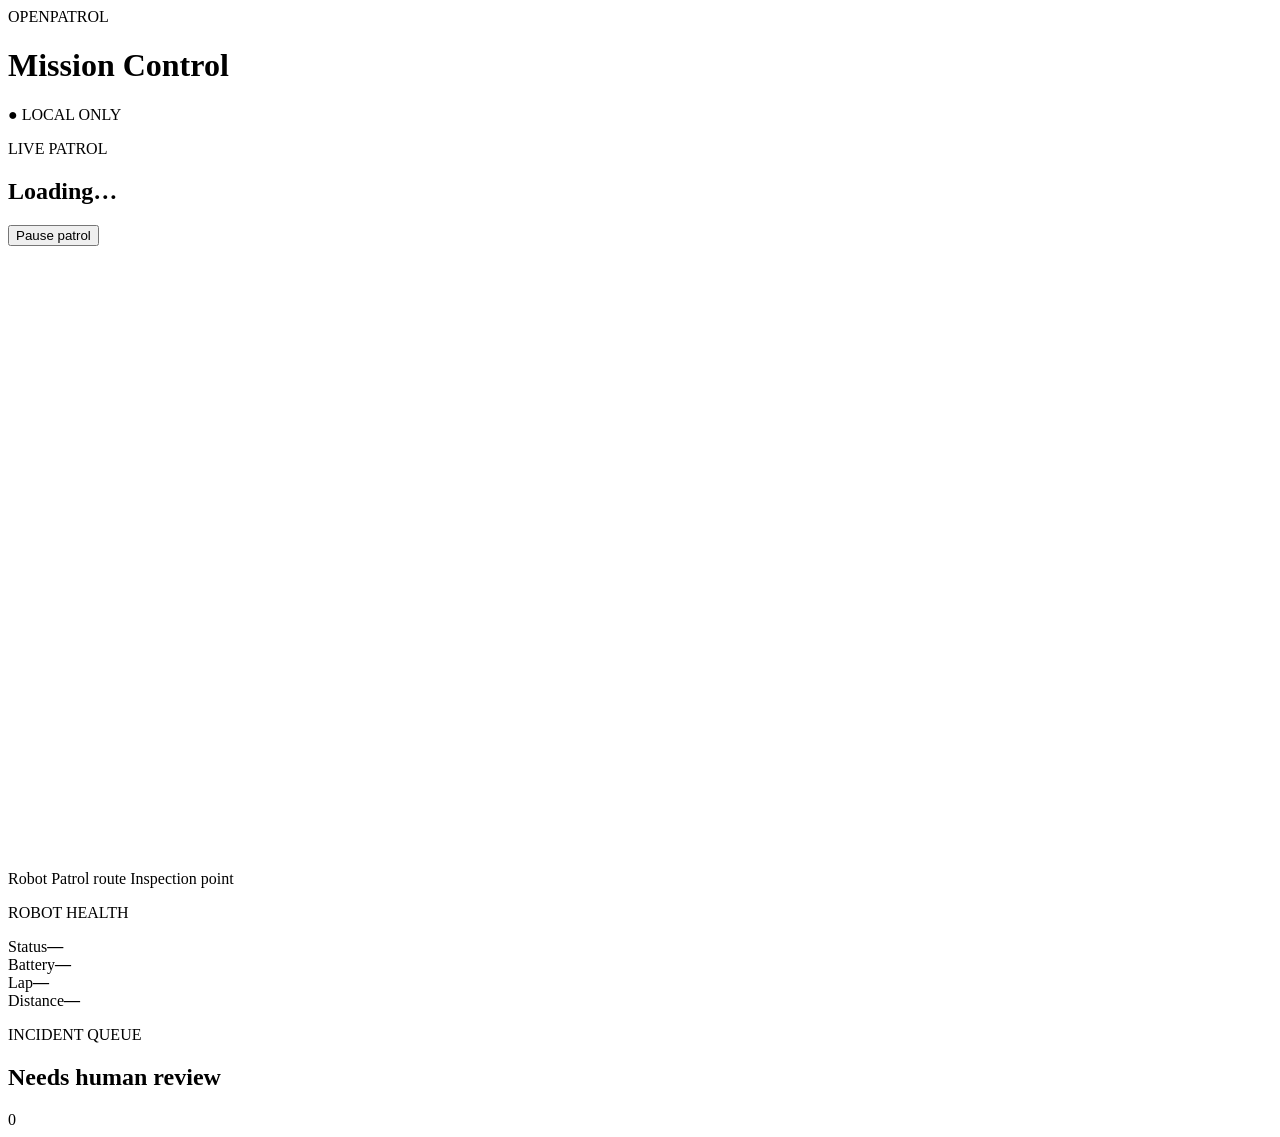
==== static/index.html @ 042bd3df "Add static/index.html" ====
<!doctype html>
<html lang="en">
<head>
  <meta charset="utf-8"><meta name="viewport" content="width=device-width,initial-scale=1">
  <title>OpenPatrol Mission Control</title><link rel="stylesheet" href="/styles.css">
</head>
<body>
  <header><div><span class="mark">OPENPATROL</span><h1>Mission Control</h1></div><div class="local">● LOCAL ONLY</div></header>
  <main>
    <section class="map-card card">
      <div class="section-head"><div><p class="eyebrow">LIVE PATROL</p><h2 id="site-name">Loading…</h2></div><button id="patrol-toggle">Pause patrol</button></div>
      <canvas id="map" width="1000" height="620" aria-label="Patrol map"></canvas>
      <div class="legend"><span><i class="robot-dot"></i> Robot</span><span><i class="route-dot"></i> Patrol route</span><span><i class="event-dot"></i> Inspection point</span></div>
    </section>
    <aside>
      <section class="card metrics"><p class="eyebrow">ROBOT HEALTH</p><div class="metric-grid"><div><span>Status</span><strong id="status">—</strong></div><div><span>Battery</span><strong id="battery">—</strong></div><div><span>Lap</span><strong id="lap">—</strong></div><div><span>Distance</span><strong id="distance">—</strong></div></div></section>
      <section class="card incidents"><div class="section-head"><div><p class="eyebrow">INCIDENT QUEUE</p><h2>Needs human review</h2></div><span id="incident-count" class="count">0</span></div><div id="incident-list"></div></section>
    </aside>
  </main>
  <dialog id="review-dialog"><form method="dialog"><button class="close" value="cancel">×</button><p class="eyebrow">EVIDENCE RECEIPT</p><h2 id="review-title"></h2><div id="review-body"></div><label>Operator note<textarea id="review-note" rows="3" placeholder="Optional observation"></textarea></label><div class="actions"><button type="button" data-action="dismissed" class="secondary">Dismiss</button><button type="button" data-action="confirmed">Confirm</button><button type="button" data-action="escalated" class="danger">Escalate</button></div></form></dialog>
  <script src="/app.js"></script>
</body></html>
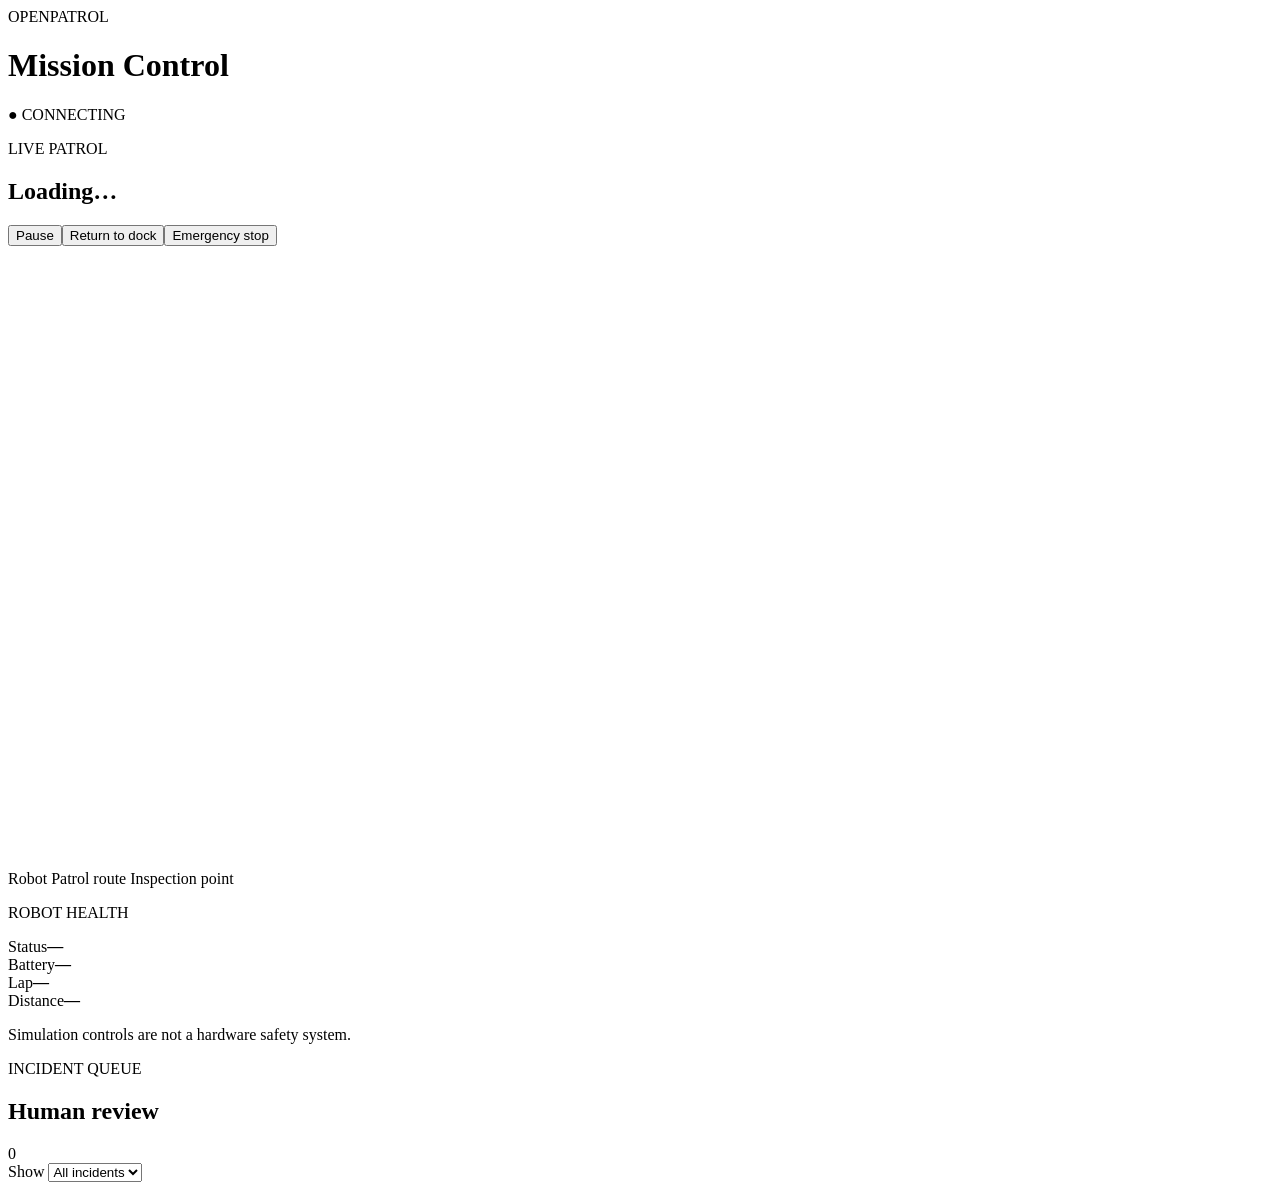
==== commit 9207326a: "Complete simulation-first OpenPatrol reference product" ====
--- a/static/index.html
+++ b/static/index.html
@@ -1,22 +1 @@
-<!doctype html>
-<html lang="en">
-<head>
-  <meta charset="utf-8"><meta name="viewport" content="width=device-width,initial-scale=1">
-  <title>OpenPatrol Mission Control</title><link rel="stylesheet" href="/styles.css">
-</head>
-<body>
-  <header><div><span class="mark">OPENPATROL</span><h1>Mission Control</h1></div><div class="local">● LOCAL ONLY</div></header>
-  <main>
-    <section class="map-card card">
-      <div class="section-head"><div><p class="eyebrow">LIVE PATROL</p><h2 id="site-name">Loading…</h2></div><button id="patrol-toggle">Pause patrol</button></div>
-      <canvas id="map" width="1000" height="620" aria-label="Patrol map"></canvas>
-      <div class="legend"><span><i class="robot-dot"></i> Robot</span><span><i class="route-dot"></i> Patrol route</span><span><i class="event-dot"></i> Inspection point</span></div>
-    </section>
-    <aside>
-      <section class="card metrics"><p class="eyebrow">ROBOT HEALTH</p><div class="metric-grid"><div><span>Status</span><strong id="status">—</strong></div><div><span>Battery</span><strong id="battery">—</strong></div><div><span>Lap</span><strong id="lap">—</strong></div><div><span>Distance</span><strong id="distance">—</strong></div></div></section>
-      <section class="card incidents"><div class="section-head"><div><p class="eyebrow">INCIDENT QUEUE</p><h2>Needs human review</h2></div><span id="incident-count" class="count">0</span></div><div id="incident-list"></div></section>
-    </aside>
-  </main>
-  <dialog id="review-dialog"><form method="dialog"><button class="close" value="cancel">×</button><p class="eyebrow">EVIDENCE RECEIPT</p><h2 id="review-title"></h2><div id="review-body"></div><label>Operator note<textarea id="review-note" rows="3" placeholder="Optional observation"></textarea></label><div class="actions"><button type="button" data-action="dismissed" class="secondary">Dismiss</button><button type="button" data-action="confirmed">Confirm</button><button type="button" data-action="escalated" class="danger">Escalate</button></div></form></dialog>
-  <script src="/app.js"></script>
-</body></html>
+<!doctype html><html lang="en"><head><meta charset="utf-8"><meta name="viewport" content="width=device-width,initial-scale=1"><meta name="theme-color" content="#12263a"><title>OpenPatrol Mission Control</title><link rel="stylesheet" href="/styles.css"></head><body><header><div><span class="mark">OPENPATROL</span><h1>Mission Control</h1></div><div id="connection" class="local">● CONNECTING</div></header><div id="toast" role="alert" hidden></div><main><section class="map-card card"><div class="section-head"><div><p class="eyebrow">LIVE PATROL</p><h2 id="site-name">Loading…</h2></div><div class="controls"><button id="patrol-toggle">Pause</button><button id="return-dock" class="secondary">Return to dock</button><button id="estop" class="danger">Emergency stop</button><button id="reset-estop" class="secondary" hidden>Reset E-stop</button></div></div><canvas id="map" width="1000" height="620" aria-label="Patrol map"></canvas><div class="legend"><span><i class="robot-dot"></i> Robot</span><span><i class="route-dot"></i> Patrol route</span><span><i class="event-dot"></i> Inspection point</span></div></section><aside><section class="card metrics"><p class="eyebrow">ROBOT HEALTH</p><div class="metric-grid"><div><span>Status</span><strong id="status">—</strong></div><div><span>Battery</span><strong id="battery">—</strong></div><div><span>Lap</span><strong id="lap">—</strong></div><div><span>Distance</span><strong id="distance">—</strong></div></div><p class="safety-note">Simulation controls are not a hardware safety system.</p></section><section class="card incidents"><div class="section-head"><div><p class="eyebrow">INCIDENT QUEUE</p><h2>Human review</h2></div><span id="incident-count" class="count">0</span></div><label class="filter-label">Show <select id="incident-filter"><option value="all">All incidents</option><option value="pending">Pending</option><option value="reviewed">Reviewed</option></select></label><div id="incident-list"></div></section></aside></main><dialog id="review-dialog"><form method="dialog"><button class="close" value="cancel" aria-label="Close">×</button><p class="eyebrow">EVIDENCE RECEIPT</p><h2 id="review-title"></h2><div id="review-body"></div><label>Operator note<textarea id="review-note" rows="3" maxlength="500" placeholder="Optional observation"></textarea></label><div class="actions"><button type="button" data-action="dismissed" class="secondary">Dismiss</button><button type="button" data-action="confirmed">Confirm</button><button type="button" data-action="escalated" class="danger">Escalate</button></div></form></dialog><script src="/app.js"></script></body></html>
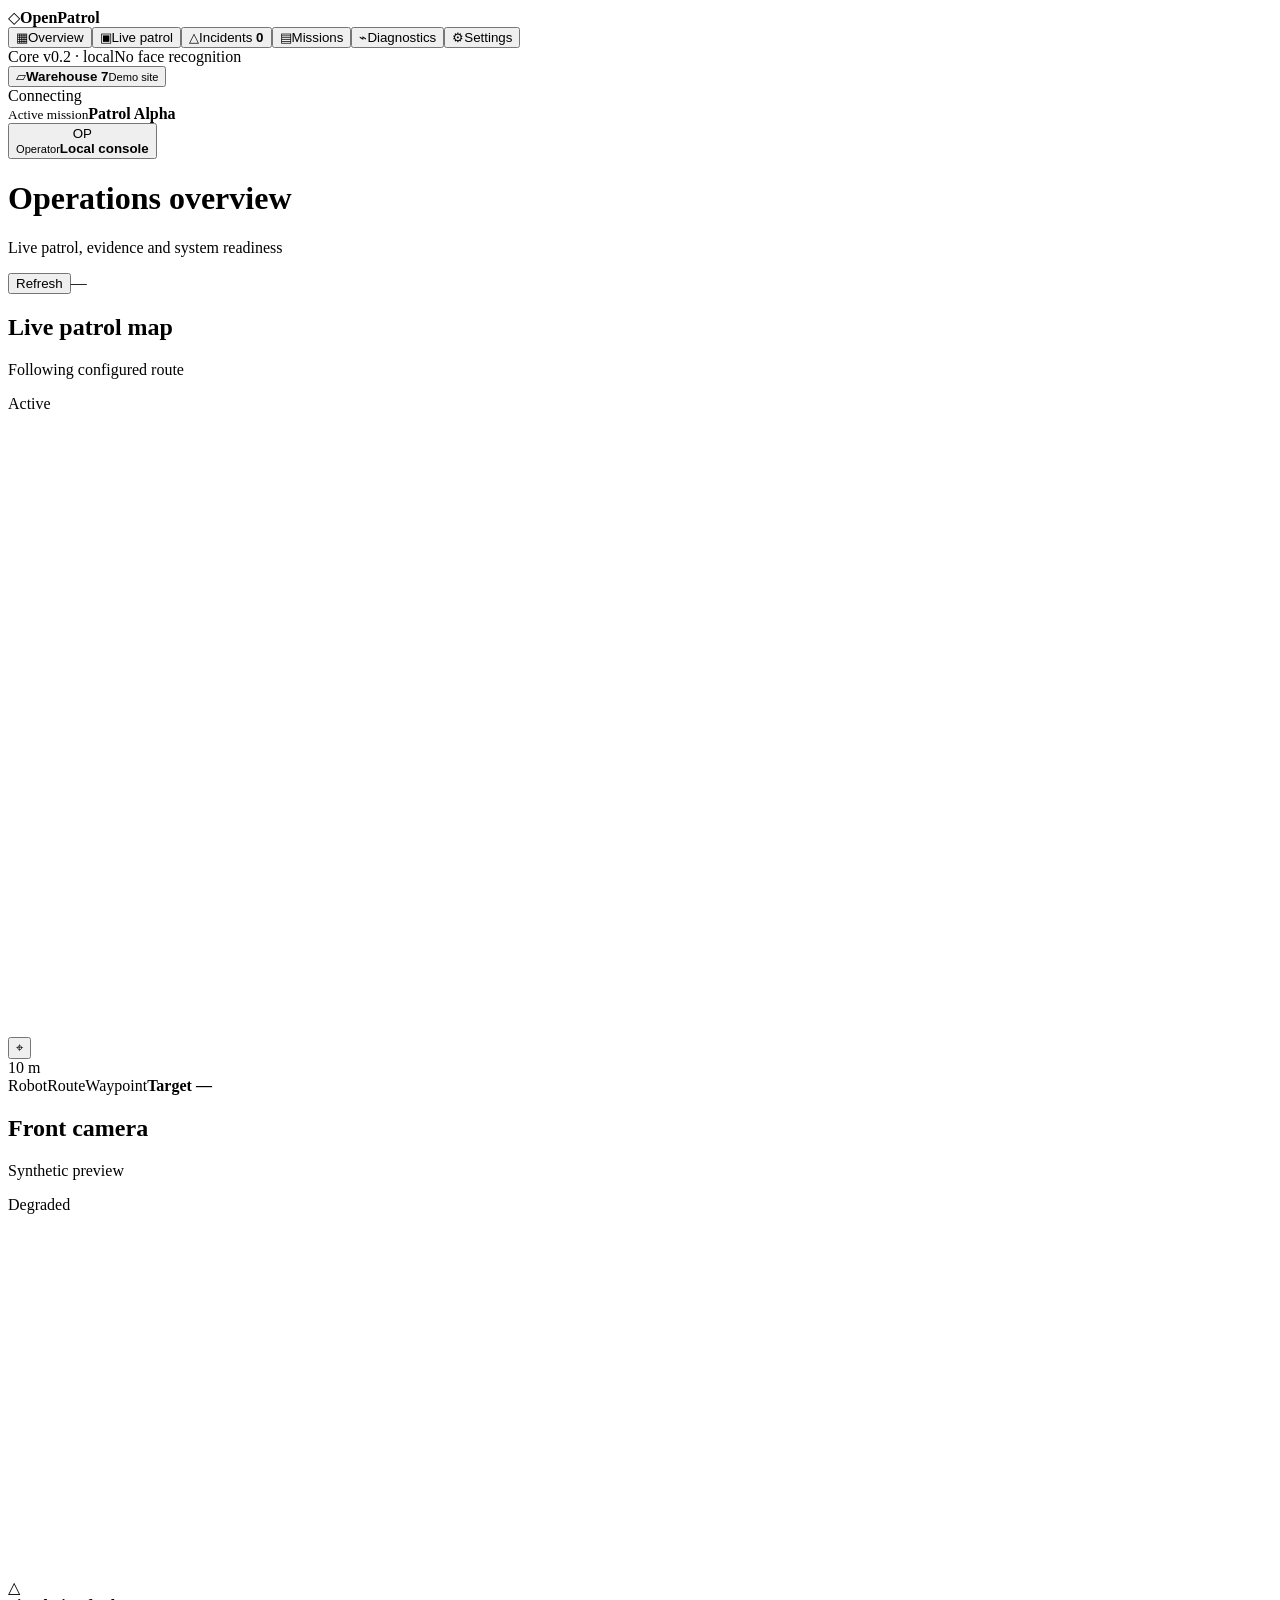
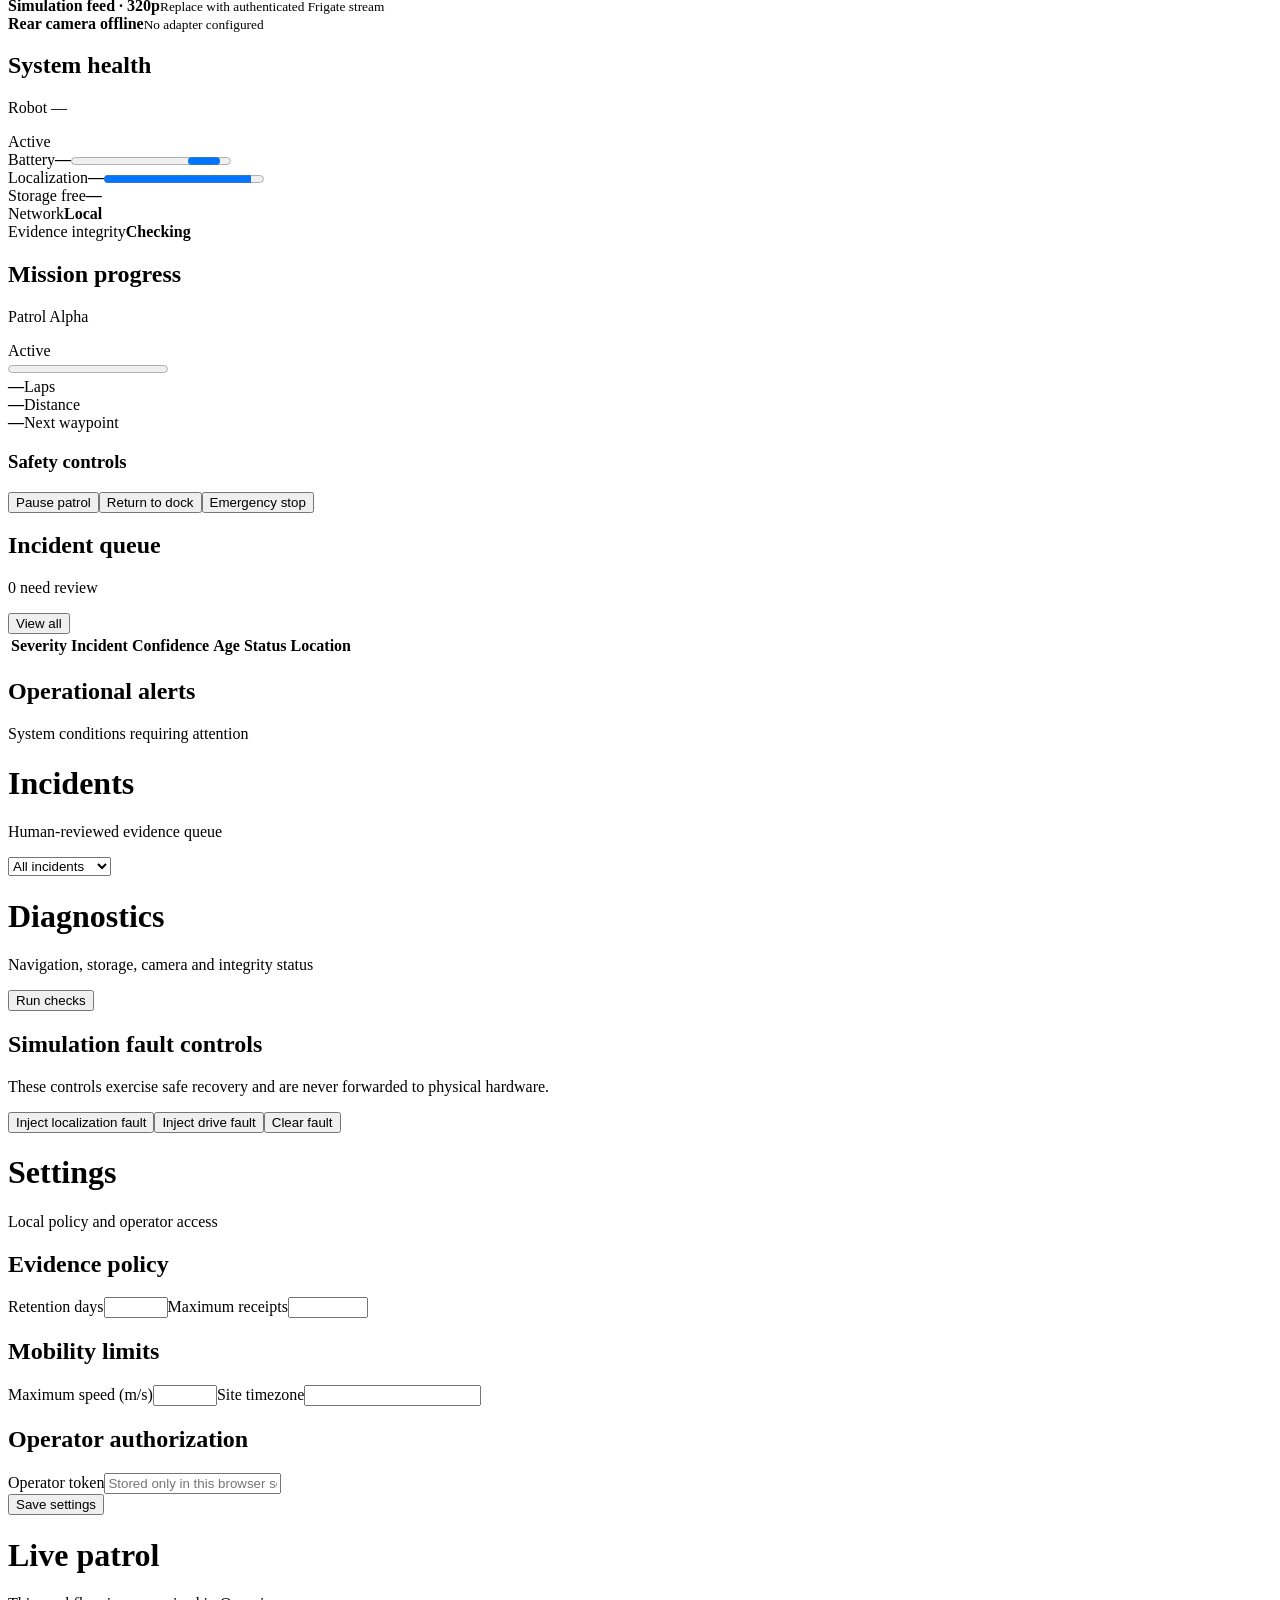
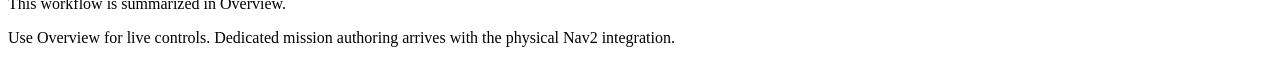
==== commit a9f199ed: "Redesign mission control and add operational diagnostics settings" ====
--- a/static/index.html
+++ b/static/index.html
@@ -1 +1,17 @@
-<!doctype html><html lang="en"><head><meta charset="utf-8"><meta name="viewport" content="width=device-width,initial-scale=1"><meta name="theme-color" content="#12263a"><title>OpenPatrol Mission Control</title><link rel="stylesheet" href="/styles.css"></head><body><header><div><span class="mark">OPENPATROL</span><h1>Mission Control</h1></div><div id="connection" class="local">● CONNECTING</div></header><div id="toast" role="alert" hidden></div><main><section class="map-card card"><div class="section-head"><div><p class="eyebrow">LIVE PATROL</p><h2 id="site-name">Loading…</h2></div><div class="controls"><button id="patrol-toggle">Pause</button><button id="return-dock" class="secondary">Return to dock</button><button id="estop" class="danger">Emergency stop</button><button id="reset-estop" class="secondary" hidden>Reset E-stop</button></div></div><canvas id="map" width="1000" height="620" aria-label="Patrol map"></canvas><div class="legend"><span><i class="robot-dot"></i> Robot</span><span><i class="route-dot"></i> Patrol route</span><span><i class="event-dot"></i> Inspection point</span></div></section><aside><section class="card metrics"><p class="eyebrow">ROBOT HEALTH</p><div class="metric-grid"><div><span>Status</span><strong id="status">—</strong></div><div><span>Battery</span><strong id="battery">—</strong></div><div><span>Lap</span><strong id="lap">—</strong></div><div><span>Distance</span><strong id="distance">—</strong></div></div><p class="safety-note">Simulation controls are not a hardware safety system.</p></section><section class="card incidents"><div class="section-head"><div><p class="eyebrow">INCIDENT QUEUE</p><h2>Human review</h2></div><span id="incident-count" class="count">0</span></div><label class="filter-label">Show <select id="incident-filter"><option value="all">All incidents</option><option value="pending">Pending</option><option value="reviewed">Reviewed</option></select></label><div id="incident-list"></div></section></aside></main><dialog id="review-dialog"><form method="dialog"><button class="close" value="cancel" aria-label="Close">×</button><p class="eyebrow">EVIDENCE RECEIPT</p><h2 id="review-title"></h2><div id="review-body"></div><label>Operator note<textarea id="review-note" rows="3" maxlength="500" placeholder="Optional observation"></textarea></label><div class="actions"><button type="button" data-action="dismissed" class="secondary">Dismiss</button><button type="button" data-action="confirmed">Confirm</button><button type="button" data-action="escalated" class="danger">Escalate</button></div></form></dialog><script src="/app.js"></script></body></html>
+<!doctype html><html lang="en"><head><meta charset="utf-8"><meta name="viewport" content="width=device-width,initial-scale=1"><meta name="theme-color" content="#07111b"><title>OpenPatrol Mission Control</title><link rel="stylesheet" href="/styles.css"></head><body>
+<div class="app-shell"><aside class="sidebar"><div class="brand"><span class="brand-mark">◇</span><strong>OpenPatrol</strong></div><nav aria-label="Primary"><button class="nav-item active" data-view="overview"><span>▦</span>Overview</button><button class="nav-item" data-view="patrol"><span>▣</span>Live patrol</button><button class="nav-item" data-view="incidents"><span>△</span>Incidents <b id="nav-incident-count">0</b></button><button class="nav-item" data-view="missions"><span>▤</span>Missions</button><button class="nav-item" data-view="diagnostics"><span>⌁</span>Diagnostics</button><button class="nav-item" data-view="settings"><span>⚙</span>Settings</button></nav><div class="sidebar-foot"><span class="version">Core v0.2 · local</span><span class="privacy">No face recognition</span></div></aside>
+<div class="workspace"><header class="topbar"><button class="site-select"><span>▱</span><strong id="site-name">Warehouse 7</strong><small>Demo site</small></button><div id="connection" class="connection"><i></i>Connecting</div><div class="shift"><small>Active mission</small><strong>Patrol Alpha</strong></div><button class="operator" data-view="settings"><span>OP</span><div><small>Operator</small><strong>Local console</strong></div></button></header><div id="toast" role="alert" hidden></div>
+<main id="overview-view" class="view active"><div class="page-head"><div><h1>Operations overview</h1><p>Live patrol, evidence and system readiness</p></div><div class="head-actions"><button id="refresh-now" class="ghost">Refresh</button><span id="last-update">—</span></div></div>
+<div class="overview-grid"><section class="panel map-panel"><div class="panel-head"><div><h2>Live patrol map</h2><p id="map-subtitle">Following configured route</p></div><span id="mission-state" class="status-label">Active</span></div><div class="map-wrap"><canvas id="map" width="1000" height="620" aria-label="Patrol map"></canvas><div class="map-tools"><button id="recenter" aria-label="Recenter map">⌖</button></div><div class="map-scale">10 m</div></div><div class="map-footer"><span><i class="robot-dot"></i>Robot</span><span><i class="route-dot"></i>Route</span><span><i class="waypoint-dot"></i>Waypoint</span><strong id="current-target">Target —</strong></div></section>
+<section class="panel camera-panel"><div class="panel-head"><div><h2>Front camera</h2><p>Synthetic preview</p></div><span class="warning-label">Degraded</span></div><canvas id="camera-preview" width="640" height="360" aria-label="Synthetic front camera preview"></canvas><div class="camera-warning"><span>△</span><div><strong>Simulation feed · 320p</strong><small>Replace with authenticated Frigate stream</small></div></div><div class="offline-camera"><strong>Rear camera offline</strong><small>No adapter configured</small></div></section>
+<section class="panel health-panel"><div class="panel-head"><div><h2>System health</h2><p id="robot-id">Robot —</p></div><span class="ok-label">Active</span></div><div class="health-list"><div><span>Battery</span><strong id="battery">—</strong><progress id="battery-progress" max="100"></progress></div><div><span>Localization</span><strong id="localization">—</strong><progress id="localization-progress" max="100" value="92"></progress></div><div><span>Storage free</span><strong id="storage">—</strong></div><div><span>Network</span><strong id="network">Local</strong></div><div><span>Evidence integrity</span><strong id="integrity">Checking</strong></div></div></section>
+<section class="panel mission-panel"><div class="panel-head"><div><h2>Mission progress</h2><p>Patrol Alpha</p></div><span id="mission-badge" class="ok-label">Active</span></div><progress id="mission-progress" max="100" value="0"></progress><div class="mission-stats"><div><strong id="lap">—</strong><span>Laps</span></div><div><strong id="distance">—</strong><span>Distance</span></div><div><strong id="target">—</strong><span>Next waypoint</span></div></div><div class="safety-controls"><h3>Safety controls</h3><button id="patrol-toggle">Pause patrol</button><button id="return-dock" class="secondary">Return to dock</button><button id="estop" class="danger">Emergency stop</button><button id="reset-estop" class="secondary" hidden>Reset E-stop</button></div></section>
+<section class="panel incidents-panel"><div class="panel-head"><div><h2>Incident queue</h2><p><span id="incident-count">0</span> need review</p></div><button class="text-button" data-view="incidents">View all</button></div><div class="table-wrap"><table><thead><tr><th>Severity</th><th>Incident</th><th>Confidence</th><th>Age</th><th>Status</th><th>Location</th></tr></thead><tbody id="incident-table"></tbody></table></div></section>
+<section class="panel alerts-panel"><div class="panel-head"><div><h2>Operational alerts</h2><p>System conditions requiring attention</p></div></div><div id="alerts-list" class="alert-rail"></div></section></div></main>
+<main id="incidents-view" class="view"><div class="page-head"><div><h1>Incidents</h1><p>Human-reviewed evidence queue</p></div><select id="incident-filter"><option value="all">All incidents</option><option value="pending">Needs review</option><option value="reviewed">Reviewed</option></select></div><section class="panel page-panel"><div id="incident-list" class="incident-list"></div></section></main>
+<main id="diagnostics-view" class="view"><div class="page-head"><div><h1>Diagnostics</h1><p>Navigation, storage, camera and integrity status</p></div><button id="run-diagnostics">Run checks</button></div><div id="diagnostics-grid" class="diagnostics-grid"></div><section class="panel page-panel"><h2>Simulation fault controls</h2><p class="muted">These controls exercise safe recovery and are never forwarded to physical hardware.</p><div class="button-row"><button data-fault="inject-localization-fault" class="warning">Inject localization fault</button><button data-fault="inject-drive-fault" class="warning">Inject drive fault</button><button data-fault="clear-fault" class="secondary">Clear fault</button></div></section></main>
+<main id="settings-view" class="view"><div class="page-head"><div><h1>Settings</h1><p>Local policy and operator access</p></div></div><form id="settings-form" class="panel settings-form"><div class="form-section"><h2>Evidence policy</h2><label>Retention days<input id="retention-days" type="number" min="1" max="3650"></label><label>Maximum receipts<input id="max-records" type="number" min="10" max="100000"></label></div><div class="form-section"><h2>Mobility limits</h2><label>Maximum speed (m/s)<input id="max-speed" type="number" min="0.05" max="0.5" step="0.05"></label><label>Site timezone<input id="site-timezone" maxlength="80"></label></div><div class="form-section"><h2>Operator authorization</h2><label>Operator token<input id="operator-token" type="password" autocomplete="off" placeholder="Stored only in this browser session"></label><div id="auth-summary" class="auth-summary"></div></div><div class="form-actions"><button type="submit">Save settings</button></div></form></main>
+<main id="placeholder-view" class="view"><div class="page-head"><div><h1 id="placeholder-title">Live patrol</h1><p>This workflow is summarized in Overview.</p></div></div><section class="panel page-panel"><p class="muted">Use Overview for live controls. Dedicated mission authoring arrives with the physical Nav2 integration.</p></section></main>
+</div></div>
+<dialog id="confirm-dialog"><form method="dialog"><button class="dialog-close" value="cancel" aria-label="Close">×</button><h2 id="confirm-title">Confirm command</h2><p id="confirm-message"></p><div class="dialog-actions"><button value="cancel" class="secondary">Cancel</button><button id="confirm-action" type="button">Confirm</button></div></form></dialog>
+<dialog id="review-dialog"><form method="dialog"><button class="dialog-close" value="cancel" aria-label="Close">×</button><p class="dialog-label">Evidence receipt</p><h2 id="review-title"></h2><div id="review-body"></div><label>Operator note<textarea id="review-note" rows="3" maxlength="500" placeholder="Optional observation"></textarea></label><div class="dialog-actions"><button type="button" data-action="dismissed" class="secondary">Dismiss</button><button type="button" data-action="confirmed">Confirm</button><button type="button" data-action="escalated" class="danger">Escalate</button></div></form></dialog><script src="/app.js"></script></body></html>
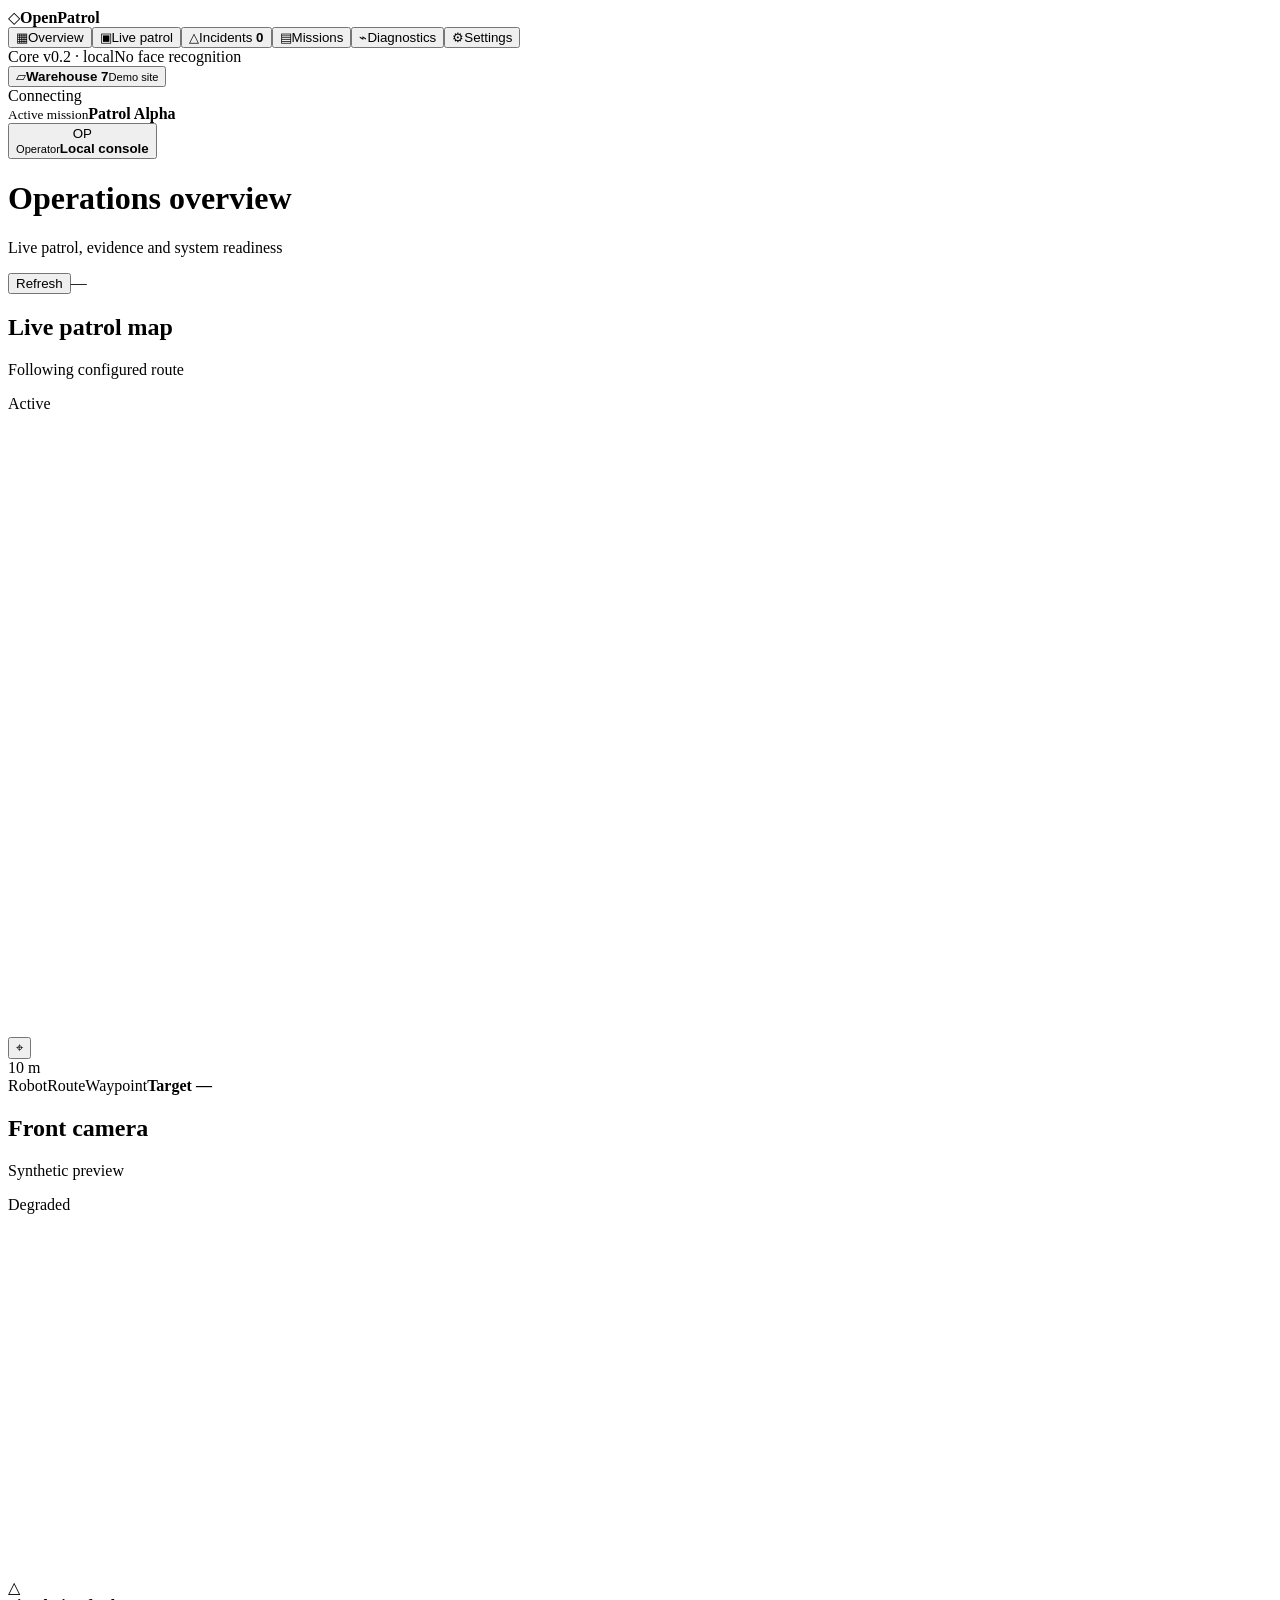
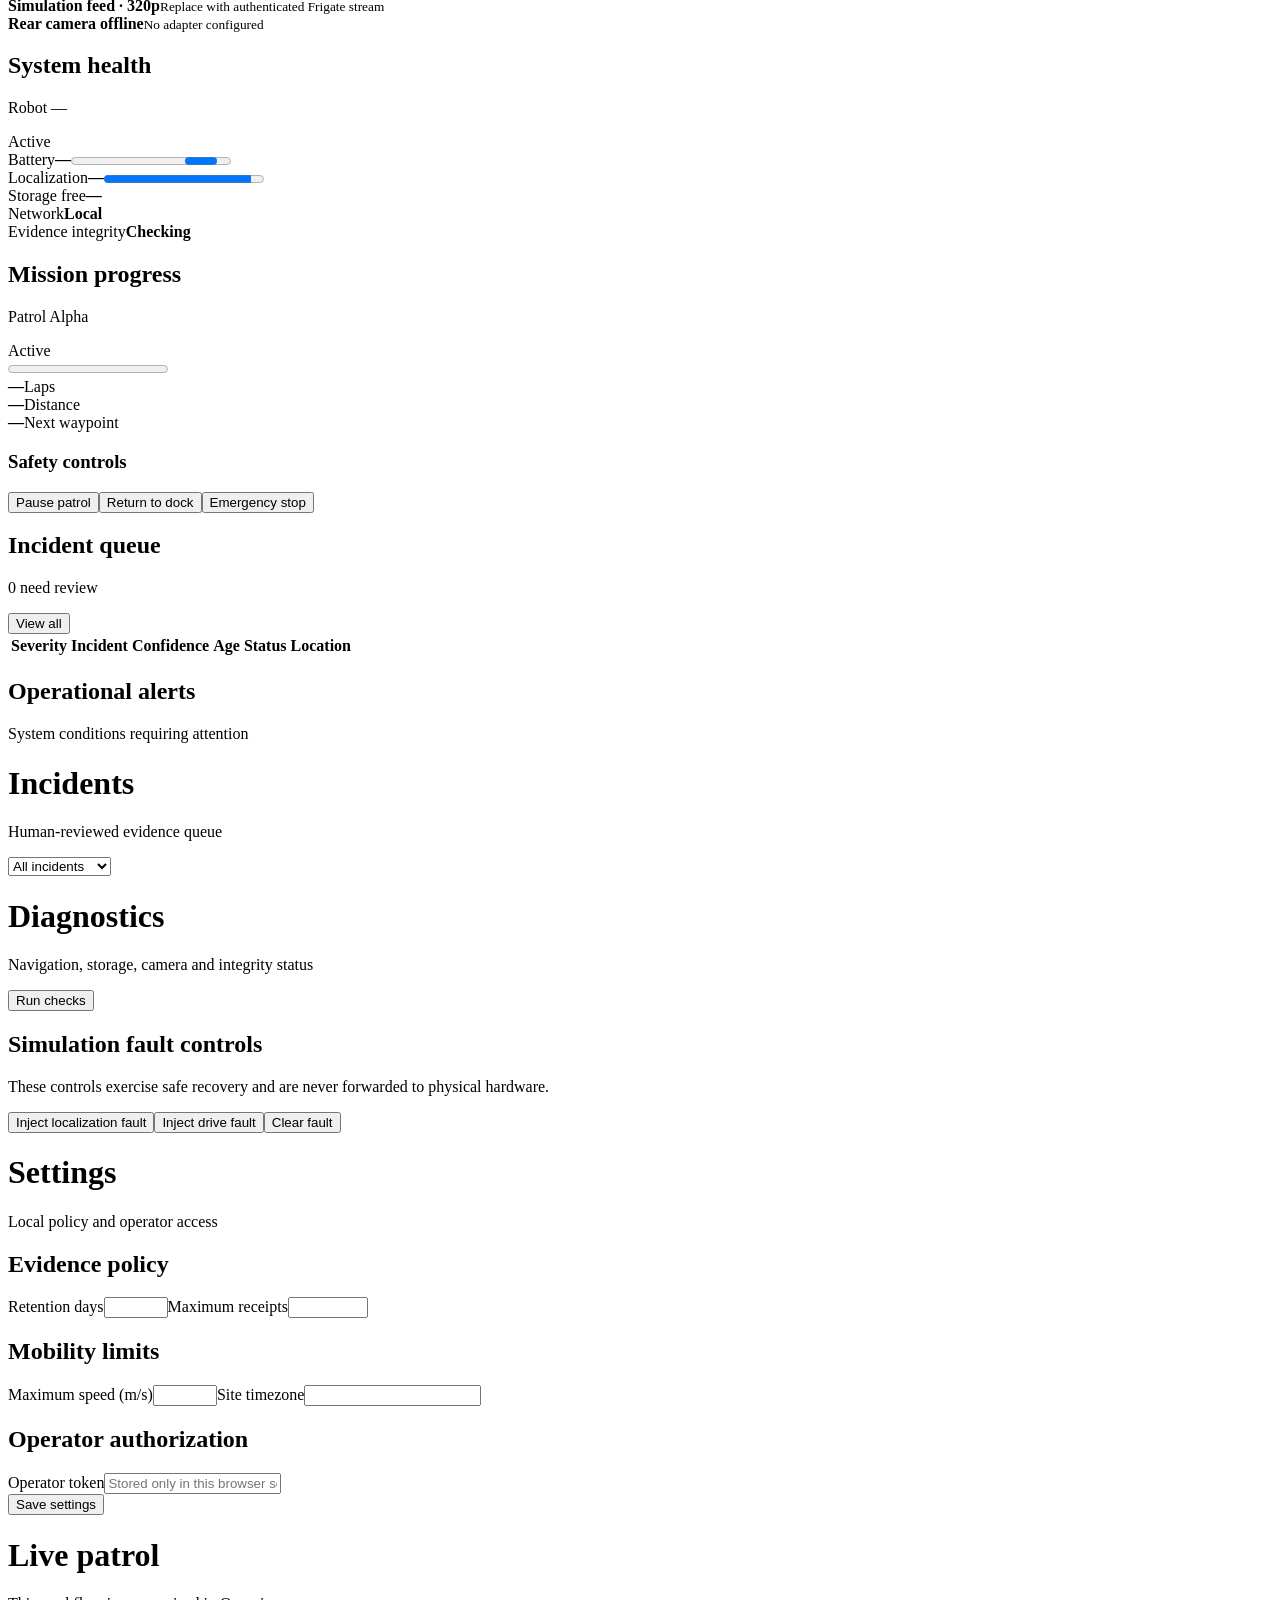
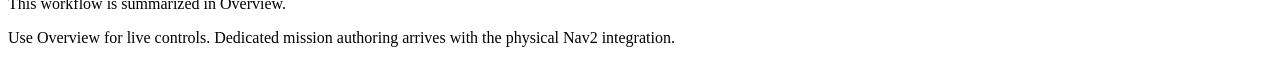
==== commit 43c59348: "Integrate vision navigation and one-command deployment" ====
--- a/static/index.html
+++ b/static/index.html
@@ -3,7 +3,7 @@
 <div class="workspace"><header class="topbar"><button class="site-select"><span>▱</span><strong id="site-name">Warehouse 7</strong><small>Demo site</small></button><div id="connection" class="connection"><i></i>Connecting</div><div class="shift"><small>Active mission</small><strong>Patrol Alpha</strong></div><button class="operator" data-view="settings"><span>OP</span><div><small>Operator</small><strong>Local console</strong></div></button></header><div id="toast" role="alert" hidden></div>
 <main id="overview-view" class="view active"><div class="page-head"><div><h1>Operations overview</h1><p>Live patrol, evidence and system readiness</p></div><div class="head-actions"><button id="refresh-now" class="ghost">Refresh</button><span id="last-update">—</span></div></div>
 <div class="overview-grid"><section class="panel map-panel"><div class="panel-head"><div><h2>Live patrol map</h2><p id="map-subtitle">Following configured route</p></div><span id="mission-state" class="status-label">Active</span></div><div class="map-wrap"><canvas id="map" width="1000" height="620" aria-label="Patrol map"></canvas><div class="map-tools"><button id="recenter" aria-label="Recenter map">⌖</button></div><div class="map-scale">10 m</div></div><div class="map-footer"><span><i class="robot-dot"></i>Robot</span><span><i class="route-dot"></i>Route</span><span><i class="waypoint-dot"></i>Waypoint</span><strong id="current-target">Target —</strong></div></section>
-<section class="panel camera-panel"><div class="panel-head"><div><h2>Front camera</h2><p>Synthetic preview</p></div><span class="warning-label">Degraded</span></div><canvas id="camera-preview" width="640" height="360" aria-label="Synthetic front camera preview"></canvas><div class="camera-warning"><span>△</span><div><strong>Simulation feed · 320p</strong><small>Replace with authenticated Frigate stream</small></div></div><div class="offline-camera"><strong>Rear camera offline</strong><small>No adapter configured</small></div></section>
+<section class="panel camera-panel"><div class="panel-head"><div><h2>Front camera</h2><p id="camera-provider">Synthetic preview</p></div><span class="warning-label" id="camera-state">Degraded</span></div><canvas id="camera-preview" width="640" height="360" aria-label="Synthetic front camera preview"></canvas><div class="camera-warning"><span>△</span><div><strong>Simulation feed · 320p</strong><small>Replace with authenticated Frigate stream</small></div><button id="open-camera" type="button" hidden>Open live view</button></div><div class="offline-camera"><strong>Rear camera offline</strong><small>No adapter configured</small></div></section>
 <section class="panel health-panel"><div class="panel-head"><div><h2>System health</h2><p id="robot-id">Robot —</p></div><span class="ok-label">Active</span></div><div class="health-list"><div><span>Battery</span><strong id="battery">—</strong><progress id="battery-progress" max="100"></progress></div><div><span>Localization</span><strong id="localization">—</strong><progress id="localization-progress" max="100" value="92"></progress></div><div><span>Storage free</span><strong id="storage">—</strong></div><div><span>Network</span><strong id="network">Local</strong></div><div><span>Evidence integrity</span><strong id="integrity">Checking</strong></div></div></section>
 <section class="panel mission-panel"><div class="panel-head"><div><h2>Mission progress</h2><p>Patrol Alpha</p></div><span id="mission-badge" class="ok-label">Active</span></div><progress id="mission-progress" max="100" value="0"></progress><div class="mission-stats"><div><strong id="lap">—</strong><span>Laps</span></div><div><strong id="distance">—</strong><span>Distance</span></div><div><strong id="target">—</strong><span>Next waypoint</span></div></div><div class="safety-controls"><h3>Safety controls</h3><button id="patrol-toggle">Pause patrol</button><button id="return-dock" class="secondary">Return to dock</button><button id="estop" class="danger">Emergency stop</button><button id="reset-estop" class="secondary" hidden>Reset E-stop</button></div></section>
 <section class="panel incidents-panel"><div class="panel-head"><div><h2>Incident queue</h2><p><span id="incident-count">0</span> need review</p></div><button class="text-button" data-view="incidents">View all</button></div><div class="table-wrap"><table><thead><tr><th>Severity</th><th>Incident</th><th>Confidence</th><th>Age</th><th>Status</th><th>Location</th></tr></thead><tbody id="incident-table"></tbody></table></div></section>
@@ -14,4 +14,4 @@
 <main id="placeholder-view" class="view"><div class="page-head"><div><h1 id="placeholder-title">Live patrol</h1><p>This workflow is summarized in Overview.</p></div></div><section class="panel page-panel"><p class="muted">Use Overview for live controls. Dedicated mission authoring arrives with the physical Nav2 integration.</p></section></main>
 </div></div>
 <dialog id="confirm-dialog"><form method="dialog"><button class="dialog-close" value="cancel" aria-label="Close">×</button><h2 id="confirm-title">Confirm command</h2><p id="confirm-message"></p><div class="dialog-actions"><button value="cancel" class="secondary">Cancel</button><button id="confirm-action" type="button">Confirm</button></div></form></dialog>
-<dialog id="review-dialog"><form method="dialog"><button class="dialog-close" value="cancel" aria-label="Close">×</button><p class="dialog-label">Evidence receipt</p><h2 id="review-title"></h2><div id="review-body"></div><label>Operator note<textarea id="review-note" rows="3" maxlength="500" placeholder="Optional observation"></textarea></label><div class="dialog-actions"><button type="button" data-action="dismissed" class="secondary">Dismiss</button><button type="button" data-action="confirmed">Confirm</button><button type="button" data-action="escalated" class="danger">Escalate</button></div></form></dialog><script src="/app.js"></script></body></html>
+<dialog id="review-dialog"><form method="dialog"><button class="dialog-close" value="cancel" aria-label="Close">×</button><p class="dialog-label">Evidence receipt</p><h2 id="review-title"></h2><div id="review-body"></div><fieldset class="subject-label"><legend>Operator subject label</legend><label>Subject ID<input id="subject-id" maxlength="120" value="primary" placeholder="primary"></label><label>Name or label<input id="subject-label" maxlength="120" placeholder="Known visitor, courier, Person X…"></label><button id="save-subject-label" type="button" class="secondary">Save label</button></fieldset><label>Operator note<textarea id="review-note" rows="3" maxlength="500" placeholder="Optional observation"></textarea></label><div class="dialog-actions"><button type="button" data-action="dismissed" class="secondary">Dismiss</button><button type="button" data-action="confirmed">Confirm</button><button type="button" data-action="escalated" class="danger">Escalate</button></div></form></dialog><script src="/app.js"></script></body></html>
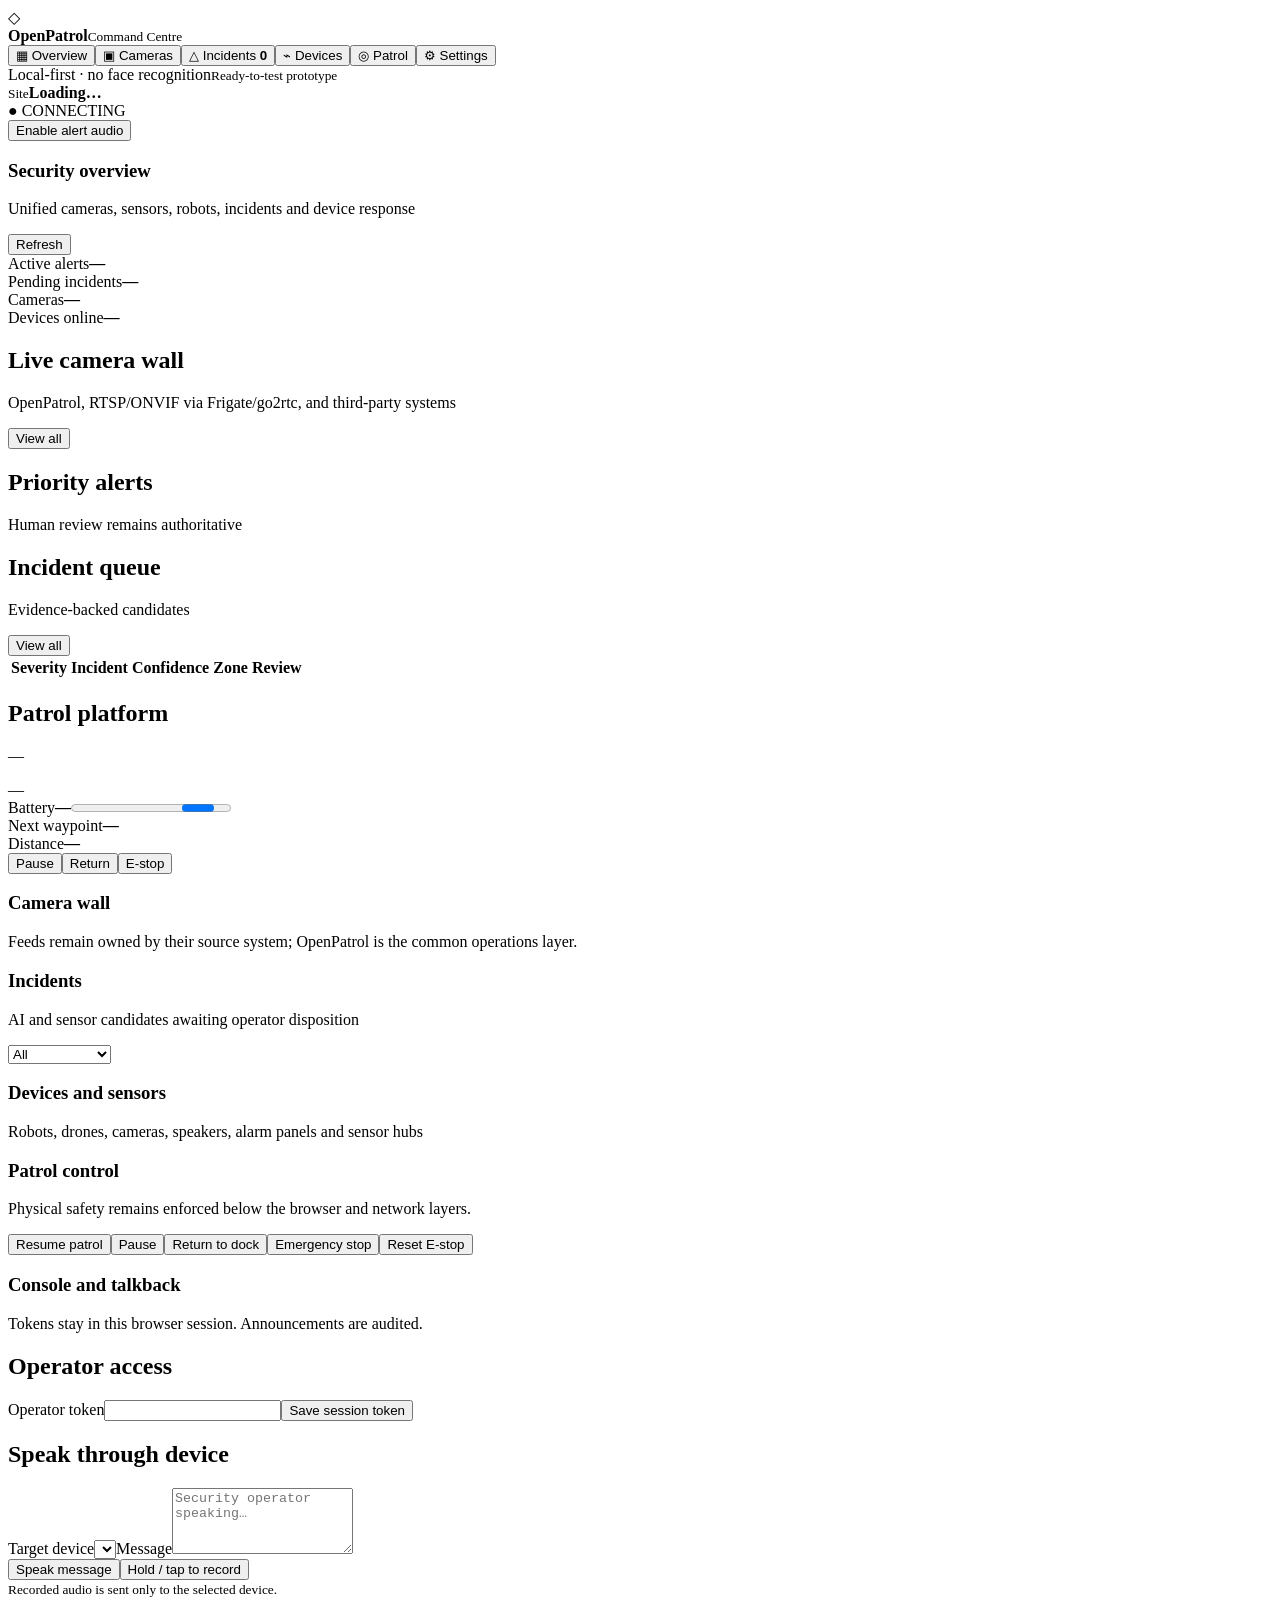
==== commit e71d1a0b: "Build open security command centre and sensor fusion" ====
--- a/static/index.html
+++ b/static/index.html
@@ -1,17 +1,24 @@
-<!doctype html><html lang="en"><head><meta charset="utf-8"><meta name="viewport" content="width=device-width,initial-scale=1"><meta name="theme-color" content="#07111b"><title>OpenPatrol Mission Control</title><link rel="stylesheet" href="/styles.css"></head><body>
-<div class="app-shell"><aside class="sidebar"><div class="brand"><span class="brand-mark">◇</span><strong>OpenPatrol</strong></div><nav aria-label="Primary"><button class="nav-item active" data-view="overview"><span>▦</span>Overview</button><button class="nav-item" data-view="patrol"><span>▣</span>Live patrol</button><button class="nav-item" data-view="incidents"><span>△</span>Incidents <b id="nav-incident-count">0</b></button><button class="nav-item" data-view="missions"><span>▤</span>Missions</button><button class="nav-item" data-view="diagnostics"><span>⌁</span>Diagnostics</button><button class="nav-item" data-view="settings"><span>⚙</span>Settings</button></nav><div class="sidebar-foot"><span class="version">Core v0.2 · local</span><span class="privacy">No face recognition</span></div></aside>
-<div class="workspace"><header class="topbar"><button class="site-select"><span>▱</span><strong id="site-name">Warehouse 7</strong><small>Demo site</small></button><div id="connection" class="connection"><i></i>Connecting</div><div class="shift"><small>Active mission</small><strong>Patrol Alpha</strong></div><button class="operator" data-view="settings"><span>OP</span><div><small>Operator</small><strong>Local console</strong></div></button></header><div id="toast" role="alert" hidden></div>
-<main id="overview-view" class="view active"><div class="page-head"><div><h1>Operations overview</h1><p>Live patrol, evidence and system readiness</p></div><div class="head-actions"><button id="refresh-now" class="ghost">Refresh</button><span id="last-update">—</span></div></div>
-<div class="overview-grid"><section class="panel map-panel"><div class="panel-head"><div><h2>Live patrol map</h2><p id="map-subtitle">Following configured route</p></div><span id="mission-state" class="status-label">Active</span></div><div class="map-wrap"><canvas id="map" width="1000" height="620" aria-label="Patrol map"></canvas><div class="map-tools"><button id="recenter" aria-label="Recenter map">⌖</button></div><div class="map-scale">10 m</div></div><div class="map-footer"><span><i class="robot-dot"></i>Robot</span><span><i class="route-dot"></i>Route</span><span><i class="waypoint-dot"></i>Waypoint</span><strong id="current-target">Target —</strong></div></section>
-<section class="panel camera-panel"><div class="panel-head"><div><h2>Front camera</h2><p id="camera-provider">Synthetic preview</p></div><span class="warning-label" id="camera-state">Degraded</span></div><canvas id="camera-preview" width="640" height="360" aria-label="Synthetic front camera preview"></canvas><div class="camera-warning"><span>△</span><div><strong>Simulation feed · 320p</strong><small>Replace with authenticated Frigate stream</small></div><button id="open-camera" type="button" hidden>Open live view</button></div><div class="offline-camera"><strong>Rear camera offline</strong><small>No adapter configured</small></div></section>
-<section class="panel health-panel"><div class="panel-head"><div><h2>System health</h2><p id="robot-id">Robot —</p></div><span class="ok-label">Active</span></div><div class="health-list"><div><span>Battery</span><strong id="battery">—</strong><progress id="battery-progress" max="100"></progress></div><div><span>Localization</span><strong id="localization">—</strong><progress id="localization-progress" max="100" value="92"></progress></div><div><span>Storage free</span><strong id="storage">—</strong></div><div><span>Network</span><strong id="network">Local</strong></div><div><span>Evidence integrity</span><strong id="integrity">Checking</strong></div></div></section>
-<section class="panel mission-panel"><div class="panel-head"><div><h2>Mission progress</h2><p>Patrol Alpha</p></div><span id="mission-badge" class="ok-label">Active</span></div><progress id="mission-progress" max="100" value="0"></progress><div class="mission-stats"><div><strong id="lap">—</strong><span>Laps</span></div><div><strong id="distance">—</strong><span>Distance</span></div><div><strong id="target">—</strong><span>Next waypoint</span></div></div><div class="safety-controls"><h3>Safety controls</h3><button id="patrol-toggle">Pause patrol</button><button id="return-dock" class="secondary">Return to dock</button><button id="estop" class="danger">Emergency stop</button><button id="reset-estop" class="secondary" hidden>Reset E-stop</button></div></section>
-<section class="panel incidents-panel"><div class="panel-head"><div><h2>Incident queue</h2><p><span id="incident-count">0</span> need review</p></div><button class="text-button" data-view="incidents">View all</button></div><div class="table-wrap"><table><thead><tr><th>Severity</th><th>Incident</th><th>Confidence</th><th>Age</th><th>Status</th><th>Location</th></tr></thead><tbody id="incident-table"></tbody></table></div></section>
-<section class="panel alerts-panel"><div class="panel-head"><div><h2>Operational alerts</h2><p>System conditions requiring attention</p></div></div><div id="alerts-list" class="alert-rail"></div></section></div></main>
-<main id="incidents-view" class="view"><div class="page-head"><div><h1>Incidents</h1><p>Human-reviewed evidence queue</p></div><select id="incident-filter"><option value="all">All incidents</option><option value="pending">Needs review</option><option value="reviewed">Reviewed</option></select></div><section class="panel page-panel"><div id="incident-list" class="incident-list"></div></section></main>
-<main id="diagnostics-view" class="view"><div class="page-head"><div><h1>Diagnostics</h1><p>Navigation, storage, camera and integrity status</p></div><button id="run-diagnostics">Run checks</button></div><div id="diagnostics-grid" class="diagnostics-grid"></div><section class="panel page-panel"><h2>Simulation fault controls</h2><p class="muted">These controls exercise safe recovery and are never forwarded to physical hardware.</p><div class="button-row"><button data-fault="inject-localization-fault" class="warning">Inject localization fault</button><button data-fault="inject-drive-fault" class="warning">Inject drive fault</button><button data-fault="clear-fault" class="secondary">Clear fault</button></div></section></main>
-<main id="settings-view" class="view"><div class="page-head"><div><h1>Settings</h1><p>Local policy and operator access</p></div></div><form id="settings-form" class="panel settings-form"><div class="form-section"><h2>Evidence policy</h2><label>Retention days<input id="retention-days" type="number" min="1" max="3650"></label><label>Maximum receipts<input id="max-records" type="number" min="10" max="100000"></label></div><div class="form-section"><h2>Mobility limits</h2><label>Maximum speed (m/s)<input id="max-speed" type="number" min="0.05" max="0.5" step="0.05"></label><label>Site timezone<input id="site-timezone" maxlength="80"></label></div><div class="form-section"><h2>Operator authorization</h2><label>Operator token<input id="operator-token" type="password" autocomplete="off" placeholder="Stored only in this browser session"></label><div id="auth-summary" class="auth-summary"></div></div><div class="form-actions"><button type="submit">Save settings</button></div></form></main>
-<main id="placeholder-view" class="view"><div class="page-head"><div><h1 id="placeholder-title">Live patrol</h1><p>This workflow is summarized in Overview.</p></div></div><section class="panel page-panel"><p class="muted">Use Overview for live controls. Dedicated mission authoring arrives with the physical Nav2 integration.</p></section></main>
-</div></div>
-<dialog id="confirm-dialog"><form method="dialog"><button class="dialog-close" value="cancel" aria-label="Close">×</button><h2 id="confirm-title">Confirm command</h2><p id="confirm-message"></p><div class="dialog-actions"><button value="cancel" class="secondary">Cancel</button><button id="confirm-action" type="button">Confirm</button></div></form></dialog>
-<dialog id="review-dialog"><form method="dialog"><button class="dialog-close" value="cancel" aria-label="Close">×</button><p class="dialog-label">Evidence receipt</p><h2 id="review-title"></h2><div id="review-body"></div><fieldset class="subject-label"><legend>Operator subject label</legend><label>Subject ID<input id="subject-id" maxlength="120" value="primary" placeholder="primary"></label><label>Name or label<input id="subject-label" maxlength="120" placeholder="Known visitor, courier, Person X…"></label><button id="save-subject-label" type="button" class="secondary">Save label</button></fieldset><label>Operator note<textarea id="review-note" rows="3" maxlength="500" placeholder="Optional observation"></textarea></label><div class="dialog-actions"><button type="button" data-action="dismissed" class="secondary">Dismiss</button><button type="button" data-action="confirmed">Confirm</button><button type="button" data-action="escalated" class="danger">Escalate</button></div></form></dialog><script src="/app.js"></script></body></html>
+<!doctype html>
+<html lang="en"><head><meta charset="utf-8"><meta name="viewport" content="width=device-width,initial-scale=1"><meta name="theme-color" content="#07111b"><title>OpenPatrol Command Centre</title><link rel="stylesheet" href="/styles.css"></head>
+<body><div class="shell">
+<aside><div class="brand"><span>◇</span><div><strong>OpenPatrol</strong><small>Command Centre</small></div></div><nav>
+<button class="active" data-view="overview">▦ Overview</button><button data-view="cameras">▣ Cameras</button><button data-view="incidents">△ Incidents <b id="nav-incidents">0</b></button><button data-view="devices">⌁ Devices</button><button data-view="patrol">◎ Patrol</button><button data-view="settings">⚙ Settings</button></nav>
+<div class="aside-foot"><span id="privacy">Local-first · no face recognition</span><small>Ready-to-test prototype</small></div></aside>
+<section class="workspace"><header><div><small>Site</small><strong id="site-name">Loading…</strong></div><span id="connection" class="connection">● CONNECTING</span><div class="clock" id="clock"></div><button id="enable-audio">Enable alert audio</button></header>
+<main>
+<section class="view active" id="overview-view"><div class="page-head"><div><h1>Security overview</h1><p>Unified cameras, sensors, robots, incidents and device response</p></div><button id="refresh">Refresh</button></div>
+<div class="stats"><article><span>Active alerts</span><strong id="stat-alerts">—</strong></article><article><span>Pending incidents</span><strong id="stat-incidents">—</strong></article><article><span>Cameras</span><strong id="stat-cameras">—</strong></article><article><span>Devices online</span><strong id="stat-devices">—</strong></article></div>
+<div class="overview-grid"><section class="panel cameras"><div class="panel-head"><div><h2>Live camera wall</h2><p>OpenPatrol, RTSP/ONVIF via Frigate/go2rtc, and third-party systems</p></div><button class="link" data-view="cameras">View all</button></div><div id="camera-preview-grid" class="camera-grid compact"></div></section>
+<section class="panel alerts"><div class="panel-head"><div><h2>Priority alerts</h2><p>Human review remains authoritative</p></div></div><div id="alert-list"></div></section>
+<section class="panel incidents"><div class="panel-head"><div><h2>Incident queue</h2><p>Evidence-backed candidates</p></div><button class="link" data-view="incidents">View all</button></div><div class="table-wrap"><table><thead><tr><th>Severity</th><th>Incident</th><th>Confidence</th><th>Zone</th><th>Review</th></tr></thead><tbody id="incident-table"></tbody></table></div></section>
+<section class="panel patrol"><div class="panel-head"><div><h2>Patrol platform</h2><p id="robot-id">—</p></div><span id="mission-state" class="pill">—</span></div><div class="patrol-body"><div><span>Battery</span><strong id="battery">—</strong><progress id="battery-progress" max="100"></progress></div><div><span>Next waypoint</span><strong id="target">—</strong></div><div><span>Distance</span><strong id="distance">—</strong></div></div><div class="button-row"><button id="patrol-toggle">Pause</button><button id="return-dock" class="secondary">Return</button><button id="estop" class="danger">E-stop</button></div></section></div></section>
+
+<section class="view" id="cameras-view"><div class="page-head"><div><h1>Camera wall</h1><p>Feeds remain owned by their source system; OpenPatrol is the common operations layer.</p></div></div><div id="camera-grid" class="camera-grid"></div></section>
+<section class="view" id="incidents-view"><div class="page-head"><div><h1>Incidents</h1><p>AI and sensor candidates awaiting operator disposition</p></div><select id="incident-filter"><option value="all">All</option><option value="pending">Needs review</option><option value="reviewed">Reviewed</option></select></div><div id="incident-list" class="incident-cards"></div></section>
+<section class="view" id="devices-view"><div class="page-head"><div><h1>Devices and sensors</h1><p>Robots, drones, cameras, speakers, alarm panels and sensor hubs</p></div></div><div id="device-grid" class="device-grid"></div></section>
+<section class="view" id="patrol-view"><div class="page-head"><div><h1>Patrol control</h1><p>Physical safety remains enforced below the browser and network layers.</p></div></div><section class="panel page-panel"><div id="patrol-details"></div><div class="button-row"><button data-command="resume">Resume patrol</button><button data-command="pause" class="secondary">Pause</button><button data-command="return" class="secondary">Return to dock</button><button data-command="estop" class="danger">Emergency stop</button><button data-command="reset-estop" class="secondary">Reset E-stop</button></div></section></section>
+<section class="view" id="settings-view"><div class="page-head"><div><h1>Console and talkback</h1><p>Tokens stay in this browser session. Announcements are audited.</p></div></div><div class="settings-grid"><form id="auth-form" class="panel page-panel"><h2>Operator access</h2><label>Operator token<input id="operator-token" type="password" autocomplete="off"></label><button>Save session token</button></form><form id="announce-form" class="panel page-panel"><h2>Speak through device</h2><label>Target device<select id="announce-device"></select></label><label>Message<textarea id="announce-text" maxlength="500" rows="4" placeholder="Security operator speaking…"></textarea></label><div class="button-row"><button type="submit">Speak message</button><button type="button" id="ptt" class="secondary">Hold / tap to record</button></div><small id="ptt-status">Recorded audio is sent only to the selected device.</small></form></div></section>
+</main></section></div>
+<div id="toast" hidden></div>
+<dialog id="review-dialog"><form method="dialog"><button class="close" value="cancel">×</button><p class="eyebrow">Incident evidence</p><h2 id="review-title"></h2><div id="review-body"></div><label>Operator note<textarea id="review-note" rows="3" maxlength="500"></textarea></label><div class="dialog-actions"><button type="button" data-disposition="dismissed" class="secondary">Dismiss</button><button type="button" data-disposition="confirmed">Confirm</button><button type="button" data-disposition="escalated" class="danger">Escalate</button></div></form></dialog>
+<script src="/app.js"></script></body></html>
